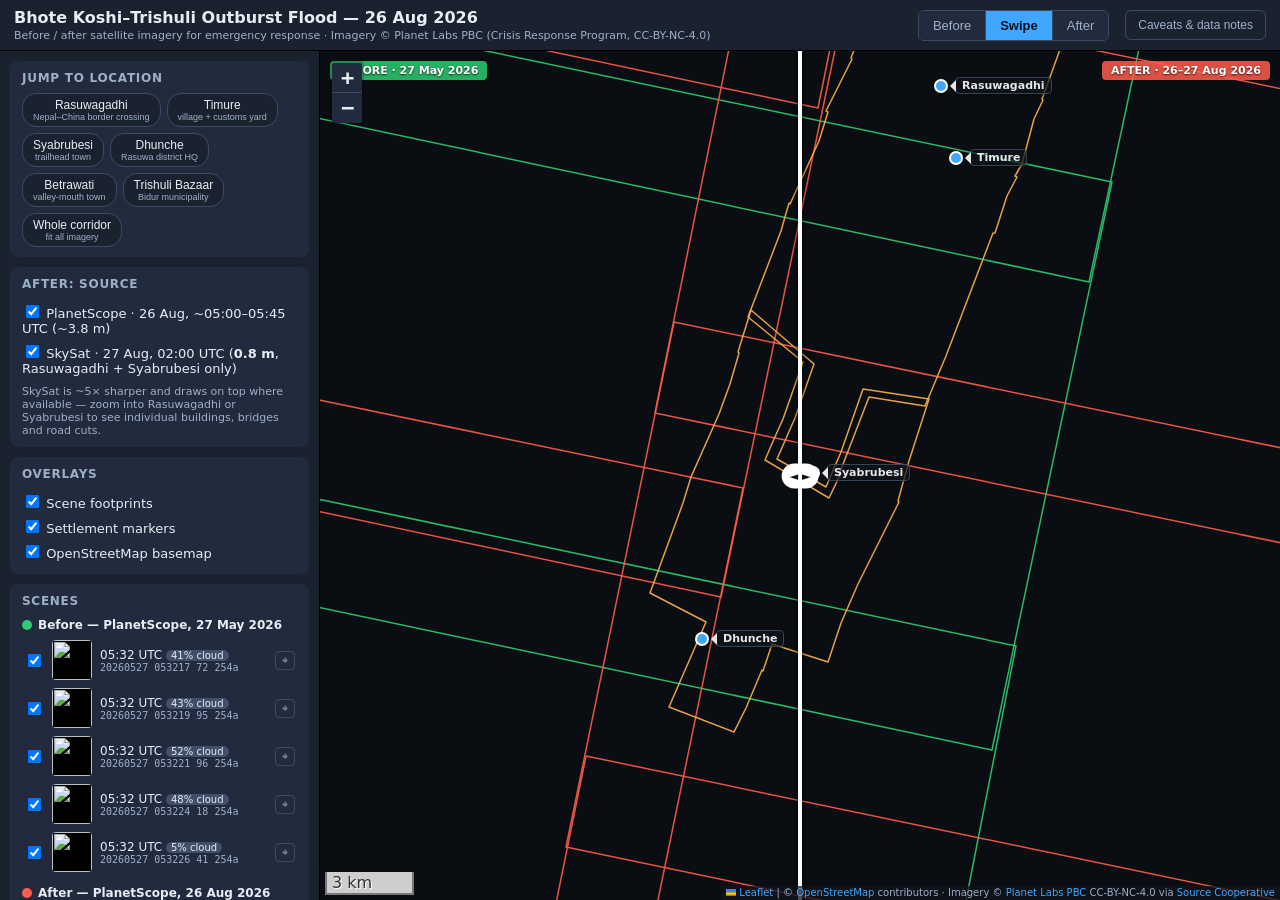
==== nepal-landslide-viewer/index.html @ 9681e3f1 "Add Nepal outburst flood before/after imagery viewer Static site comparing Planet Crisis Response im" ====
<!DOCTYPE html>
<html lang="en">
<head>
<meta charset="utf-8">
<meta name="viewport" content="width=device-width, initial-scale=1">
<title>Nepal Outburst Flood 2026 — Before / After</title>
<link rel="stylesheet" href="vendor/leaflet/leaflet.css">
<link rel="stylesheet" href="css/style.css">
</head>
<body>

<header id="topbar">
  <div class="title-block">
    <h1>Bhote Koshi–Trishuli Outburst Flood — 26 Aug 2026</h1>
    <p>Before / after satellite imagery for emergency response &middot; Imagery &copy; Planet Labs PBC (Crisis Response Program, CC-BY-NC-4.0)</p>
  </div>
  <div class="mode-switch" role="radiogroup" aria-label="Display mode">
    <button data-mode="before" title="Show only pre-event imagery">Before</button>
    <button data-mode="swipe" class="active" title="Drag the divider to compare">Swipe</button>
    <button data-mode="after" title="Show only post-event imagery">After</button>
  </div>
  <button id="btn-about" title="Data caveats and attribution">Caveats &amp; data notes</button>
</header>

<div id="wrap">
  <aside id="sidebar">
    <section class="panel">
      <h2>Jump to location</h2>
      <div id="poi-list"></div>
    </section>

    <section class="panel">
      <h2>After: source</h2>
      <label class="row"><input type="checkbox" id="chk-after-ps" checked>
        PlanetScope &middot; 26 Aug, ~05:00–05:45 UTC (~3.8 m)</label>
      <label class="row"><input type="checkbox" id="chk-after-sky" checked>
        SkySat &middot; 27 Aug, 02:00 UTC (<b>0.8 m</b>, Rasuwagadhi + Syabrubesi only)</label>
      <p class="hint">SkySat is ~5&times; sharper and draws on top where available — zoom into
      Rasuwagadhi or Syabrubesi to see individual buildings, bridges and road cuts.</p>
    </section>

    <section class="panel">
      <h2>Overlays</h2>
      <label class="row"><input type="checkbox" id="chk-footprints" checked> Scene footprints</label>
      <label class="row"><input type="checkbox" id="chk-pois" checked> Settlement markers</label>
      <label class="row"><input type="checkbox" id="chk-basemap" checked> OpenStreetMap basemap</label>
    </section>

    <section class="panel">
      <h2>Scenes</h2>
      <div id="scene-groups"></div>
    </section>

    <section class="panel warn">
      <h2>⚠ Read before interpreting</h2>
      <ul>
        <li><b>Heavy monsoon cloud.</b> Post-event PlanetScope scenes are 62–93% cloud;
            much of the loss is thin haze through which terrain remains interpretable,
            but always cross-check before tasking teams.</li>
        <li><b>Footprints differ.</b> Some post-event area has no pre-event baseline.</li>
        <li>13 of 14 PlanetScope scenes are flagged <code>quality: test</code> by Planet.</li>
        <li>Not a substitute for ground truth — verify road/bridge status locally
            before routing rescue convoys.</li>
      </ul>
    </section>
  </aside>

  <main id="map-area">
    <div id="map"></div>
    <div id="swipe-labels">
      <span class="tag before-tag">BEFORE &middot; 27 May 2026</span>
      <span class="tag after-tag">AFTER &middot; 26–27 Aug 2026</span>
    </div>
    <div id="swipe-handle" title="Drag to compare before / after"><div class="grip">◄ ►</div></div>
    <div id="status"></div>
  </main>
</div>

<div id="about" class="modal hidden">
  <div class="modal-card">
    <button class="modal-close" aria-label="Close">&times;</button>
    <h2>About this viewer</h2>
    <p>On 26 August 2026 an outburst flood — preliminarily attributed to an ice and rock
    avalanche from a glacier in the upper catchment — swept the Bhote Koshi–Trishuli river
    corridor across the Nepal–China border. This viewer streams Planet satellite imagery
    published through the <a href="https://www.planet.com/disasterdata/" target="_blank" rel="noopener">Planet
    Crisis Response Program</a> directly from
    <a href="https://source.coop/planet/disasterdata/nepal-flash-flood-2026-08-26" target="_blank" rel="noopener">Source
    Cooperative</a> as Cloud-Optimized GeoTIFFs — no server required.</p>
    <h3>Imagery</h3>
    <ul>
      <li><b>Before:</b> 5 PlanetScope scenes, 27 May 2026 (end of dry season), ~3.8 m,
          one strip from Trishuli Bazaar north to the Rasuwagadhi border crossing.</li>
      <li><b>After (PlanetScope):</b> 9 scenes, morning of 26 Aug 2026, ~3.8 m, two swaths.</li>
      <li><b>After (SkySat):</b> 2 collects, 27 Aug 2026 02:00 UTC, ~0.8 m, over the
          Rasuwagadhi border crossing and Syabrubesi.</li>
    </ul>
    <h3>Caveats</h3>
    <ul>
      <li>Cloud cover is significant (monsoon): pre-event 5–52%, post-event PlanetScope
          62–93%, SkySat ~50%. Much of the obscuration is thin haze.</li>
      <li>Post-event PlanetScope swaths extend beyond the single pre-event strip, so some
          post-event area has no baseline; SkySat covers two focal points only.</li>
      <li>13 of the 14 PlanetScope scenes carry <code>quality_category: test</code> in
          Planet's Data API; both SkySat collects are <code>standard</code>.</li>
      <li>Casualty figures in the source dataset are provisional as of 26 Aug 2026.</li>
    </ul>
    <h3>License &amp; attribution</h3>
    <p>Imagery &copy; Planet Labs PBC, licensed
    <a href="https://creativecommons.org/licenses/by-nc/4.0/" target="_blank" rel="noopener">CC-BY-NC-4.0</a>
    (attribution required, non-commercial use only). Basemap &copy;
    <a href="https://www.openstreetmap.org/copyright" target="_blank" rel="noopener">OpenStreetMap</a> contributors.</p>
  </div>
</div>

<script src="vendor/leaflet/leaflet.js"></script>
<script src="vendor/georaster.browser.bundle.min.js"></script>
<script src="vendor/georaster-layer-for-leaflet.min.js"></script>
<script src="js/scenes.js"></script>
<script src="js/app.js"></script>
</body>
</html>
---- nepal-landslide-viewer/vendor/leaflet/leaflet.css ----
/* required styles */

.leaflet-pane,
.leaflet-tile,
.leaflet-marker-icon,
.leaflet-marker-shadow,
.leaflet-tile-container,
.leaflet-pane > svg,
.leaflet-pane > canvas,
.leaflet-zoom-box,
.leaflet-image-layer,
.leaflet-layer {
	position: absolute;
	left: 0;
	top: 0;
	}
.leaflet-container {
	overflow: hidden;
	}
.leaflet-tile,
.leaflet-marker-icon,
.leaflet-marker-shadow {
	-webkit-user-select: none;
	   -moz-user-select: none;
	        user-select: none;
	  -webkit-user-drag: none;
	}
/* Prevents IE11 from highlighting tiles in blue */
.leaflet-tile::selection {
	background: transparent;
}
/* Safari renders non-retina tile on retina better with this, but Chrome is worse */
.leaflet-safari .leaflet-tile {
	image-rendering: -webkit-optimize-contrast;
	}
/* hack that prevents hw layers "stretching" when loading new tiles */
.leaflet-safari .leaflet-tile-container {
	width: 1600px;
	height: 1600px;
	-webkit-transform-origin: 0 0;
	}
.leaflet-marker-icon,
.leaflet-marker-shadow {
	display: block;
	}
/* .leaflet-container svg: reset svg max-width decleration shipped in Joomla! (joomla.org) 3.x */
/* .leaflet-container img: map is broken in FF if you have max-width: 100% on tiles */
.leaflet-container .leaflet-overlay-pane svg {
	max-width: none !important;
	max-height: none !important;
	}
.leaflet-container .leaflet-marker-pane img,
.leaflet-container .leaflet-shadow-pane img,
.leaflet-container .leaflet-tile-pane img,
.leaflet-container img.leaflet-image-layer,
.leaflet-container .leaflet-tile {
	max-width: none !important;
	max-height: none !important;
	width: auto;
	padding: 0;
	}

.leaflet-container img.leaflet-tile {
	/* See: https://bugs.chromium.org/p/chromium/issues/detail?id=600120 */
	mix-blend-mode: plus-lighter;
}

.leaflet-container.leaflet-touch-zoom {
	-ms-touch-action: pan-x pan-y;
	touch-action: pan-x pan-y;
	}
.leaflet-container.leaflet-touch-drag {
	-ms-touch-action: pinch-zoom;
	/* Fallback for FF which doesn't support pinch-zoom */
	touch-action: none;
	touch-action: pinch-zoom;
}
.leaflet-container.leaflet-touch-drag.leaflet-touch-zoom {
	-ms-touch-action: none;
	touch-action: none;
}
.leaflet-container {
	-webkit-tap-highlight-color: transparent;
}
.leaflet-container a {
	-webkit-tap-highlight-color: rgba(51, 181, 229, 0.4);
}
.leaflet-tile {
	filter: inherit;
	visibility: hidden;
	}
.leaflet-tile-loaded {
	visibility: inherit;
	}
.leaflet-zoom-box {
	width: 0;
	height: 0;
	-moz-box-sizing: border-box;
	     box-sizing: border-box;
	z-index: 800;
	}
/* workaround for https://bugzilla.mozilla.org/show_bug.cgi?id=888319 */
.leaflet-overlay-pane svg {
	-moz-user-select: none;
	}

.leaflet-pane         { z-index: 400; }

.leaflet-tile-pane    { z-index: 200; }
.leaflet-overlay-pane { z-index: 400; }
.leaflet-shadow-pane  { z-index: 500; }
.leaflet-marker-pane  { z-index: 600; }
.leaflet-tooltip-pane   { z-index: 650; }
.leaflet-popup-pane   { z-index: 700; }

.leaflet-map-pane canvas { z-index: 100; }
.leaflet-map-pane svg    { z-index: 200; }

.leaflet-vml-shape {
	width: 1px;
	height: 1px;
	}
.lvml {
	behavior: url(#default#VML);
	display: inline-block;
	position: absolute;
	}


/* control positioning */

.leaflet-control {
	position: relative;
	z-index: 800;
	pointer-events: visiblePainted; /* IE 9-10 doesn't have auto */
	pointer-events: auto;
	}
.leaflet-top,
.leaflet-bottom {
	position: absolute;
	z-index: 1000;
	pointer-events: none;
	}
.leaflet-top {
	top: 0;
	}
.leaflet-right {
	right: 0;
	}
.leaflet-bottom {
	bottom: 0;
	}
.leaflet-left {
	left: 0;
	}
.leaflet-control {
	float: left;
	clear: both;
	}
.leaflet-right .leaflet-control {
	float: right;
	}
.leaflet-top .leaflet-control {
	margin-top: 10px;
	}
.leaflet-bottom .leaflet-control {
	margin-bottom: 10px;
	}
.leaflet-left .leaflet-control {
	margin-left: 10px;
	}
.leaflet-right .leaflet-control {
	margin-right: 10px;
	}


/* zoom and fade animations */

.leaflet-fade-anim .leaflet-popup {
	opacity: 0;
	-webkit-transition: opacity 0.2s linear;
	   -moz-transition: opacity 0.2s linear;
	        transition: opacity 0.2s linear;
	}
.leaflet-fade-anim .leaflet-map-pane .leaflet-popup {
	opacity: 1;
	}
.leaflet-zoom-animated {
	-webkit-transform-origin: 0 0;
	    -ms-transform-origin: 0 0;
	        transform-origin: 0 0;
	}
svg.leaflet-zoom-animated {
	will-change: transform;
}

.leaflet-zoom-anim .leaflet-zoom-animated {
	-webkit-transition: -webkit-transform 0.25s cubic-bezier(0,0,0.25,1);
	   -moz-transition:    -moz-transform 0.25s cubic-bezier(0,0,0.25,1);
	        transition:         transform 0.25s cubic-bezier(0,0,0.25,1);
	}
.leaflet-zoom-anim .leaflet-tile,
.leaflet-pan-anim .leaflet-tile {
	-webkit-transition: none;
	   -moz-transition: none;
	        transition: none;
	}

.leaflet-zoom-anim .leaflet-zoom-hide {
	visibility: hidden;
	}


/* cursors */

.leaflet-interactive {
	cursor: pointer;
	}
.leaflet-grab {
	cursor: -webkit-grab;
	cursor:    -moz-grab;
	cursor:         grab;
	}
.leaflet-crosshair,
.leaflet-crosshair .leaflet-interactive {
	cursor: crosshair;
	}
.leaflet-popup-pane,
.leaflet-control {
	cursor: auto;
	}
.leaflet-dragging .leaflet-grab,
.leaflet-dragging .leaflet-grab .leaflet-interactive,
.leaflet-dragging .leaflet-marker-draggable {
	cursor: move;
	cursor: -webkit-grabbing;
	cursor:    -moz-grabbing;
	cursor:         grabbing;
	}

/* marker & overlays interactivity */
.leaflet-marker-icon,
.leaflet-marker-shadow,
.leaflet-image-layer,
.leaflet-pane > svg path,
.leaflet-tile-container {
	pointer-events: none;
	}

.leaflet-marker-icon.leaflet-interactive,
.leaflet-image-layer.leaflet-interactive,
.leaflet-pane > svg path.leaflet-interactive,
svg.leaflet-image-layer.leaflet-interactive path {
	pointer-events: visiblePainted; /* IE 9-10 doesn't have auto */
	pointer-events: auto;
	}

/* visual tweaks */

.leaflet-container {
	background: #ddd;
	outline-offset: 1px;
	}
.leaflet-container a {
	color: #0078A8;
	}
.leaflet-zoom-box {
	border: 2px dotted #38f;
	background: rgba(255,255,255,0.5);
	}


/* general typography */
.leaflet-container {
	font-family: "Helvetica Neue", Arial, Helvetica, sans-serif;
	font-size: 12px;
	font-size: 0.75rem;
	line-height: 1.5;
	}


/* general toolbar styles */

.leaflet-bar {
	box-shadow: 0 1px 5px rgba(0,0,0,0.65);
	border-radius: 4px;
	}
.leaflet-bar a {
	background-color: #fff;
	border-bottom: 1px solid #ccc;
	width: 26px;
	height: 26px;
	line-height: 26px;
	display: block;
	text-align: center;
	text-decoration: none;
	color: black;
	}
.leaflet-bar a,
.leaflet-control-layers-toggle {
	background-position: 50% 50%;
	background-repeat: no-repeat;
	display: block;
	}
.leaflet-bar a:hover,
.leaflet-bar a:focus {
	background-color: #f4f4f4;
	}
.leaflet-bar a:first-child {
	border-top-left-radius: 4px;
	border-top-right-radius: 4px;
	}
.leaflet-bar a:last-child {
	border-bottom-left-radius: 4px;
	border-bottom-right-radius: 4px;
	border-bottom: none;
	}
.leaflet-bar a.leaflet-disabled {
	cursor: default;
	background-color: #f4f4f4;
	color: #bbb;
	}

.leaflet-touch .leaflet-bar a {
	width: 30px;
	height: 30px;
	line-height: 30px;
	}
.leaflet-touch .leaflet-bar a:first-child {
	border-top-left-radius: 2px;
	border-top-right-radius: 2px;
	}
.leaflet-touch .leaflet-bar a:last-child {
	border-bottom-left-radius: 2px;
	border-bottom-right-radius: 2px;
	}

/* zoom control */

.leaflet-control-zoom-in,
.leaflet-control-zoom-out {
	font: bold 18px 'Lucida Console', Monaco, monospace;
	text-indent: 1px;
	}

.leaflet-touch .leaflet-control-zoom-in, .leaflet-touch .leaflet-control-zoom-out  {
	font-size: 22px;
	}


/* layers control */

.leaflet-control-layers {
	box-shadow: 0 1px 5px rgba(0,0,0,0.4);
	background: #fff;
	border-radius: 5px;
	}
.leaflet-control-layers-toggle {
	background-image: url(images/layers.png);
	width: 36px;
	height: 36px;
	}
.leaflet-retina .leaflet-control-layers-toggle {
	background-image: url(images/layers-2x.png);
	background-size: 26px 26px;
	}
.leaflet-touch .leaflet-control-layers-toggle {
	width: 44px;
	height: 44px;
	}
.leaflet-control-layers .leaflet-control-layers-list,
.leaflet-control-layers-expanded .leaflet-control-layers-toggle {
	display: none;
	}
.leaflet-control-layers-expanded .leaflet-control-layers-list {
	display: block;
	position: relative;
	}
.leaflet-control-layers-expanded {
	padding: 6px 10px 6px 6px;
	color: #333;
	background: #fff;
	}
.leaflet-control-layers-scrollbar {
	overflow-y: scroll;
	overflow-x: hidden;
	padding-right: 5px;
	}
.leaflet-control-layers-selector {
	margin-top: 2px;
	position: relative;
	top: 1px;
	}
.leaflet-control-layers label {
	display: block;
	font-size: 13px;
	font-size: 1.08333em;
	}
.leaflet-control-layers-separator {
	height: 0;
	border-top: 1px solid #ddd;
	margin: 5px -10px 5px -6px;
	}

/* Default icon URLs */
.leaflet-default-icon-path { /* used only in path-guessing heuristic, see L.Icon.Default */
	background-image: url(images/marker-icon.png);
	}


/* attribution and scale controls */

.leaflet-container .leaflet-control-attribution {
	background: #fff;
	background: rgba(255, 255, 255, 0.8);
	margin: 0;
	}
.leaflet-control-attribution,
.leaflet-control-scale-line {
	padding: 0 5px;
	color: #333;
	line-height: 1.4;
	}
.leaflet-control-attribution a {
	text-decoration: none;
	}
.leaflet-control-attribution a:hover,
.leaflet-control-attribution a:focus {
	text-decoration: underline;
	}
.leaflet-attribution-flag {
	display: inline !important;
	vertical-align: baseline !important;
	width: 1em;
	height: 0.6669em;
	}
.leaflet-left .leaflet-control-scale {
	margin-left: 5px;
	}
.leaflet-bottom .leaflet-control-scale {
	margin-bottom: 5px;
	}
.leaflet-control-scale-line {
	border: 2px solid #777;
	border-top: none;
	line-height: 1.1;
	padding: 2px 5px 1px;
	white-space: nowrap;
	-moz-box-sizing: border-box;
	     box-sizing: border-box;
	background: rgba(255, 255, 255, 0.8);
	text-shadow: 1px 1px #fff;
	}
.leaflet-control-scale-line:not(:first-child) {
	border-top: 2px solid #777;
	border-bottom: none;
	margin-top: -2px;
	}
.leaflet-control-scale-line:not(:first-child):not(:last-child) {
	border-bottom: 2px solid #777;
	}

.leaflet-touch .leaflet-control-attribution,
.leaflet-touch .leaflet-control-layers,
.leaflet-touch .leaflet-bar {
	box-shadow: none;
	}
.leaflet-touch .leaflet-control-layers,
.leaflet-touch .leaflet-bar {
	border: 2px solid rgba(0,0,0,0.2);
	background-clip: padding-box;
	}


/* popup */

.leaflet-popup {
	position: absolute;
	text-align: center;
	margin-bottom: 20px;
	}
.leaflet-popup-content-wrapper {
	padding: 1px;
	text-align: left;
	border-radius: 12px;
	}
.leaflet-popup-content {
	margin: 13px 24px 13px 20px;
	line-height: 1.3;
	font-size: 13px;
	font-size: 1.08333em;
	min-height: 1px;
	}
.leaflet-popup-content p {
	margin: 17px 0;
	margin: 1.3em 0;
	}
.leaflet-popup-tip-container {
	width: 40px;
	height: 20px;
	position: absolute;
	left: 50%;
	margin-top: -1px;
	margin-left: -20px;
	overflow: hidden;
	pointer-events: none;
	}
.leaflet-popup-tip {
	width: 17px;
	height: 17px;
	padding: 1px;

	margin: -10px auto 0;
	pointer-events: auto;

	-webkit-transform: rotate(45deg);
	   -moz-transform: rotate(45deg);
	    -ms-transform: rotate(45deg);
	        transform: rotate(45deg);
	}
.leaflet-popup-content-wrapper,
.leaflet-popup-tip {
	background: white;
	color: #333;
	box-shadow: 0 3px 14px rgba(0,0,0,0.4);
	}
.leaflet-container a.leaflet-popup-close-button {
	position: absolute;
	top: 0;
	right: 0;
	border: none;
	text-align: center;
	width: 24px;
	height: 24px;
	font: 16px/24px Tahoma, Verdana, sans-serif;
	color: #757575;
	text-decoration: none;
	background: transparent;
	}
.leaflet-container a.leaflet-popup-close-button:hover,
.leaflet-container a.leaflet-popup-close-button:focus {
	color: #585858;
	}
.leaflet-popup-scrolled {
	overflow: auto;
	}

.leaflet-oldie .leaflet-popup-content-wrapper {
	-ms-zoom: 1;
	}
.leaflet-oldie .leaflet-popup-tip {
	width: 24px;
	margin: 0 auto;

	-ms-filter: "progid:DXImageTransform.Microsoft.Matrix(M11=0.70710678, M12=0.70710678, M21=-0.70710678, M22=0.70710678)";
	filter: progid:DXImageTransform.Microsoft.Matrix(M11=0.70710678, M12=0.70710678, M21=-0.70710678, M22=0.70710678);
	}

.leaflet-oldie .leaflet-control-zoom,
.leaflet-oldie .leaflet-control-layers,
.leaflet-oldie .leaflet-popup-content-wrapper,
.leaflet-oldie .leaflet-popup-tip {
	border: 1px solid #999;
	}


/* div icon */

.leaflet-div-icon {
	background: #fff;
	border: 1px solid #666;
	}


/* Tooltip */
/* Base styles for the element that has a tooltip */
.leaflet-tooltip {
	position: absolute;
	padding: 6px;
	background-color: #fff;
	border: 1px solid #fff;
	border-radius: 3px;
	color: #222;
	white-space: nowrap;
	-webkit-user-select: none;
	-moz-user-select: none;
	-ms-user-select: none;
	user-select: none;
	pointer-events: none;
	box-shadow: 0 1px 3px rgba(0,0,0,0.4);
	}
.leaflet-tooltip.leaflet-interactive {
	cursor: pointer;
	pointer-events: auto;
	}
.leaflet-tooltip-top:before,
.leaflet-tooltip-bottom:before,
.leaflet-tooltip-left:before,
.leaflet-tooltip-right:before {
	position: absolute;
	pointer-events: none;
	border: 6px solid transparent;
	background: transparent;
	content: "";
	}

/* Directions */

.leaflet-tooltip-bottom {
	margin-top: 6px;
}
.leaflet-tooltip-top {
	margin-top: -6px;
}
.leaflet-tooltip-bottom:before,
.leaflet-tooltip-top:before {
	left: 50%;
	margin-left: -6px;
	}
.leaflet-tooltip-top:before {
	bottom: 0;
	margin-bottom: -12px;
	border-top-color: #fff;
	}
.leaflet-tooltip-bottom:before {
	top: 0;
	margin-top: -12px;
	margin-left: -6px;
	border-bottom-color: #fff;
	}
.leaflet-tooltip-left {
	margin-left: -6px;
}
.leaflet-tooltip-right {
	margin-left: 6px;
}
.leaflet-tooltip-left:before,
.leaflet-tooltip-right:before {
	top: 50%;
	margin-top: -6px;
	}
.leaflet-tooltip-left:before {
	right: 0;
	margin-right: -12px;
	border-left-color: #fff;
	}
.leaflet-tooltip-right:before {
	left: 0;
	margin-left: -12px;
	border-right-color: #fff;
	}

/* Printing */

@media print {
	/* Prevent printers from removing background-images of controls. */
	.leaflet-control {
		-webkit-print-color-adjust: exact;
		print-color-adjust: exact;
		}
	}
---- nepal-landslide-viewer/css/style.css ----
:root {
  --bg: #10151c;
  --panel: #1a2230;
  --panel2: #212b3d;
  --text: #e8edf4;
  --muted: #9db0c8;
  --accent: #3fa7ff;
  --before: #2ecc71;
  --after: #ff5d4d;
  --warn-bg: #3a2b17;
  --warn-border: #b98722;
}

* { box-sizing: border-box; }
html, body { height: 100%; margin: 0; }
body {
  font-family: system-ui, -apple-system, "Segoe UI", Roboto, sans-serif;
  background: var(--bg);
  color: var(--text);
  display: flex;
  flex-direction: column;
  overflow: hidden;
}

/* ---------- header ---------- */
#topbar {
  display: flex;
  align-items: center;
  gap: 16px;
  padding: 8px 14px;
  background: var(--panel);
  border-bottom: 1px solid #000;
  flex-wrap: wrap;
}
.title-block { flex: 1 1 320px; min-width: 260px; }
#topbar h1 { font-size: 16px; margin: 0; }
#topbar p { font-size: 11px; margin: 2px 0 0; color: var(--muted); }

.mode-switch { display: flex; border: 1px solid #3c4b63; border-radius: 6px; overflow: hidden; }
.mode-switch button {
  background: var(--panel2);
  color: var(--muted);
  border: 0;
  padding: 7px 14px;
  font-size: 13px;
  cursor: pointer;
}
.mode-switch button + button { border-left: 1px solid #3c4b63; }
.mode-switch button.active { background: var(--accent); color: #06121f; font-weight: 600; }

#btn-about {
  background: none;
  border: 1px solid #3c4b63;
  color: var(--muted);
  border-radius: 6px;
  padding: 7px 12px;
  font-size: 12px;
  cursor: pointer;
}
#btn-about:hover { color: var(--text); border-color: var(--accent); }

/* ---------- layout ---------- */
#wrap { flex: 1; display: flex; min-height: 0; }

#sidebar {
  width: 320px;
  min-width: 260px;
  overflow-y: auto;
  background: var(--panel);
  border-right: 1px solid #000;
  padding: 10px;
}
.panel {
  background: var(--panel2);
  border-radius: 8px;
  padding: 10px 12px;
  margin-bottom: 10px;
}
.panel h2 { font-size: 12px; text-transform: uppercase; letter-spacing: .06em; margin: 0 0 8px; color: var(--muted); }
.panel .row { display: block; font-size: 13px; padding: 3px 0; cursor: pointer; }
.panel .hint { font-size: 11px; color: var(--muted); margin: 6px 0 0; }
.panel.warn { background: var(--warn-bg); border: 1px solid var(--warn-border); }
.panel.warn h2 { color: #ffd479; }
.panel.warn ul { margin: 0; padding-left: 18px; font-size: 12px; }
.panel.warn li { margin-bottom: 6px; }
.panel code { font-size: 11px; background: rgba(0,0,0,.35); padding: 1px 4px; border-radius: 3px; }

/* POI buttons */
#poi-list { display: flex; flex-wrap: wrap; gap: 6px; }
#poi-list button {
  background: var(--panel);
  color: var(--text);
  border: 1px solid #3c4b63;
  border-radius: 14px;
  font-size: 12px;
  padding: 4px 10px;
  cursor: pointer;
}
#poi-list button:hover { border-color: var(--accent); color: var(--accent); }
#poi-list button .sub { display: block; font-size: 9px; color: var(--muted); }

/* scene list */
.scene-group h3 {
  font-size: 12px; margin: 10px 0 4px; display: flex; align-items: center; gap: 6px;
}
.scene-group h3 .dot { width: 10px; height: 10px; border-radius: 50%; display: inline-block; }
.scene {
  display: flex; align-items: center; gap: 8px;
  padding: 4px 2px; font-size: 12px; border-radius: 5px;
}
.scene:hover { background: rgba(255,255,255,.05); }
.scene img { width: 40px; height: 40px; object-fit: cover; border-radius: 4px; background: #000; flex: none; }
.scene .meta { flex: 1; min-width: 0; }
.scene .meta .sid { font-family: ui-monospace, monospace; font-size: 10px; color: var(--muted); overflow: hidden; text-overflow: ellipsis; white-space: nowrap; }
.scene .zoom-btn {
  background: none; border: 1px solid #3c4b63; color: var(--muted);
  border-radius: 4px; cursor: pointer; font-size: 11px; padding: 2px 6px; flex: none;
}
.scene .zoom-btn:hover { color: var(--accent); border-color: var(--accent); }
.cloudbadge { font-size: 10px; padding: 0 5px; border-radius: 8px; background: #40506b; }
.cloudbadge.bad { background: #6b4040; }

/* ---------- map area ---------- */
#map-area { position: relative; flex: 1; min-width: 0; }
#map { position: absolute; inset: 0; background: #0a0e13; }

#swipe-handle {
  position: absolute; top: 0; bottom: 0; left: 50%;
  width: 4px; margin-left: -2px;
  background: #fff;
  cursor: ew-resize;
  z-index: 900;
  box-shadow: 0 0 6px rgba(0,0,0,.8);
}
#swipe-handle .grip {
  position: absolute; top: 50%; left: 50%;
  transform: translate(-50%, -50%);
  background: #fff; color: #111;
  font-size: 11px; font-weight: 700;
  padding: 6px 8px; border-radius: 14px;
  white-space: nowrap;
  user-select: none;
}
#swipe-labels .tag {
  position: absolute; top: 10px; z-index: 890;
  font-size: 11px; font-weight: 700;
  padding: 3px 9px; border-radius: 4px; color: #fff;
  text-shadow: 0 1px 2px rgba(0,0,0,.7);
}
.before-tag { left: 10px; background: rgba(46, 204, 113, .85); }
.after-tag { right: 10px; background: rgba(255, 93, 77, .85); }

#status {
  position: absolute; left: 10px; bottom: 10px; z-index: 900;
  background: rgba(16, 21, 28, .85);
  border: 1px solid #3c4b63;
  color: var(--muted);
  font-size: 11px;
  padding: 4px 10px;
  border-radius: 5px;
  max-width: 70%;
}
#status:empty { display: none; }

/* ---------- modal ---------- */
.modal {
  position: fixed; inset: 0; z-index: 2000;
  background: rgba(0,0,0,.6);
  display: flex; align-items: center; justify-content: center;
  padding: 20px;
}
.modal.hidden { display: none; }
.modal-card {
  position: relative;
  background: var(--panel);
  border: 1px solid #3c4b63;
  border-radius: 10px;
  max-width: 640px; max-height: 85vh;
  overflow-y: auto;
  padding: 20px 24px;
  font-size: 13px; line-height: 1.5;
}
.modal-card h2 { margin-top: 0; }
.modal-card a { color: var(--accent); }
.modal-close {
  position: absolute; top: 8px; right: 10px;
  background: none; border: 0; color: var(--muted);
  font-size: 22px; cursor: pointer;
}
.modal-close:hover { color: var(--text); }

/* leaflet dark-ify + popups */
.leaflet-container { font: inherit; }
.leaflet-popup-content-wrapper, .leaflet-popup-tip {
  background: var(--panel); color: var(--text);
}
.leaflet-popup-content { font-size: 12px; margin: 10px 14px; }
.leaflet-popup-content b { color: var(--accent); }
.leaflet-control-attribution {
  background: rgba(16,21,28,.75) !important; color: var(--muted) !important; font-size: 10px;
}
.leaflet-control-attribution a { color: var(--accent) !important; }
.leaflet-bar a { background: var(--panel2); color: var(--text); border-bottom-color: #3c4b63; }
.leaflet-bar a:hover { background: var(--panel); }

.poi-label {
  background: rgba(16,21,28,.8);
  border: 1px solid #3c4b63;
  border-radius: 4px;
  color: #fff;
  font-size: 11px; font-weight: 600;
  padding: 1px 6px;
  white-space: nowrap;
  box-shadow: 0 1px 3px rgba(0,0,0,.6);
}

/* small screens: sidebar collapses under map */
@media (max-width: 760px) {
  #wrap { flex-direction: column; }
  #sidebar { width: 100%; max-height: 40%; order: 2; border-right: 0; border-top: 1px solid #000; }
  #map-area { order: 1; flex: 1; }
}
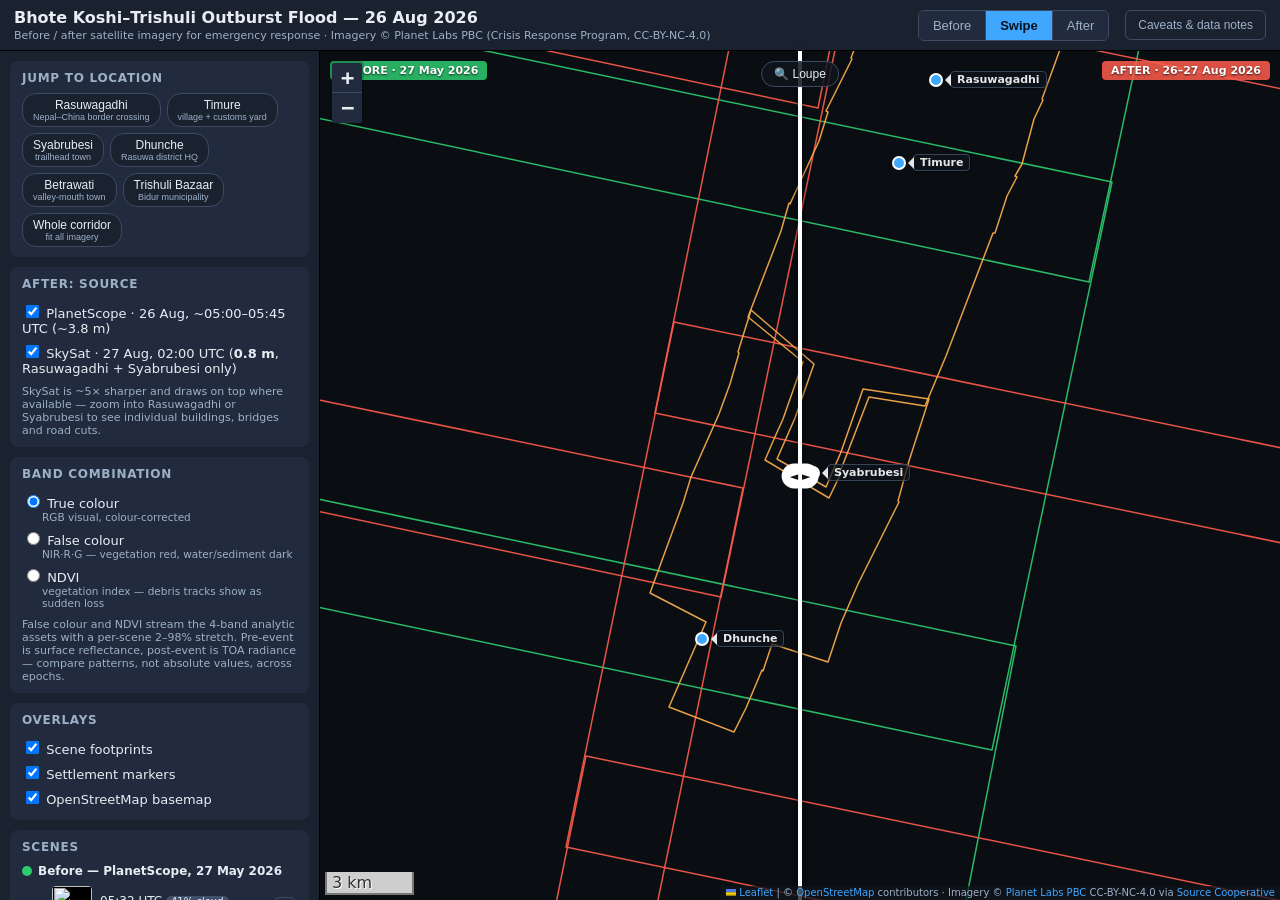
==== commit 5889cb0a: "Add band combinations, comparison loupe, and deep zoom to viewer - Band combinations: true colour (R" ====
--- a/nepal-landslide-viewer/index.html
+++ b/nepal-landslide-viewer/index.html
@@ -40,6 +40,23 @@
     </section>
 
     <section class="panel">
+      <h2>Band combination</h2>
+      <label class="row"><input type="radio" name="bands" value="visual" checked>
+        True colour <span class="bandnote">RGB visual, colour-corrected</span></label>
+      <label class="row"><input type="radio" name="bands" value="falsecolor">
+        False colour <span class="bandnote">NIR·R·G — vegetation red, water/sediment dark</span></label>
+      <label class="row"><input type="radio" name="bands" value="ndvi">
+        NDVI <span class="bandnote">vegetation index — debris tracks show as sudden loss</span></label>
+      <div id="ndvi-legend" style="display:none">
+        <div class="ndvi-bar"></div>
+        <div class="ndvi-ticks"><span>-1</span><span>0</span><span>+1</span></div>
+      </div>
+      <p class="hint">False colour and NDVI stream the 4-band analytic assets with a per-scene
+      2–98% stretch. Pre-event is surface reflectance, post-event is TOA radiance —
+      compare patterns, not absolute values, across epochs.</p>
+    </section>
+
+    <section class="panel">
       <h2>Overlays</h2>
       <label class="row"><input type="checkbox" id="chk-footprints" checked> Scene footprints</label>
       <label class="row"><input type="checkbox" id="chk-pois" checked> Settlement markers</label>
@@ -72,6 +89,11 @@
       <span class="tag after-tag">AFTER &middot; 26–27 Aug 2026</span>
     </div>
     <div id="swipe-handle" title="Drag to compare before / after"><div class="grip">◄ ►</div></div>
+    <button id="btn-loupe" title="Comparison loupe (L) — magnifies the other epoch under your cursor">🔍 Loupe</button>
+    <div id="loupe">
+      <div id="loupe-map"></div>
+      <span id="loupe-label"></span>
+    </div>
     <div id="status"></div>
   </main>
 </div>
@@ -91,6 +113,15 @@
     <ul>
       <li><b>Before:</b> 5 PlanetScope scenes, 27 May 2026 (end of dry season), ~3.8 m,
           one strip from Trishuli Bazaar north to the Rasuwagadhi border crossing.</li>
+      <li><b>Band combinations:</b> true colour uses the RGB <code>visual</code> assets;
+          false colour (NIR·R·G) and NDVI stream the 4-band analytic assets
+          (<code>analytic_sr</code> pre-event, <code>analytic</code> post-event,
+          <code>pansharpened</code> SkySat) with a per-scene percentile stretch.
+          Because pre-event is surface reflectance and post-event is top-of-atmosphere
+          radiance, compare spatial patterns across epochs, not absolute values.</li>
+      <li><b>Loupe (press L):</b> a magnifier that follows the cursor and shows the
+          <i>other</i> epoch at +2 zoom — hover post-event debris to see what stood
+          there before.</li>
       <li><b>After (PlanetScope):</b> 9 scenes, morning of 26 Aug 2026, ~3.8 m, two swaths.</li>
       <li><b>After (SkySat):</b> 2 collects, 27 Aug 2026 02:00 UTC, ~0.8 m, over the
           Rasuwagadhi border crossing and Syabrubesi.</li>
--- a/nepal-landslide-viewer/css/style.css
+++ b/nepal-landslide-viewer/css/style.css
@@ -150,6 +150,54 @@
 .before-tag { left: 10px; background: rgba(46, 204, 113, .85); }
 .after-tag { right: 10px; background: rgba(255, 93, 77, .85); }
 
+.bandnote { display: block; font-size: 10.5px; color: var(--muted); margin-left: 20px; }
+
+#ndvi-legend { margin: 8px 0 0 20px; max-width: 180px; }
+.ndvi-bar {
+  height: 10px; border-radius: 3px;
+  background: linear-gradient(to right,
+    #6b7f96 0%, #8a7a63 24%, #c9b98a 30%, #d5cf6e 38%, #8fbf5a 48%, #3d8f3d 61%, #1e6b2e 100%);
+}
+.ndvi-ticks { display: flex; justify-content: space-between; font-size: 10px; color: var(--muted); }
+
+#btn-loupe {
+  position: absolute; top: 10px; left: 50%; transform: translateX(-50%);
+  z-index: 900;
+  background: rgba(16, 21, 28, .85);
+  border: 1px solid #3c4b63;
+  color: var(--text);
+  font-size: 12px;
+  padding: 5px 12px;
+  border-radius: 16px;
+  cursor: pointer;
+}
+#btn-loupe:hover { border-color: var(--accent); }
+#btn-loupe.active { background: var(--accent); color: #06121f; border-color: var(--accent); font-weight: 600; }
+
+#loupe {
+  display: none;
+  position: absolute;
+  width: 240px; height: 240px;
+  border-radius: 50%;
+  border: 3px solid #fff;
+  box-shadow: 0 2px 14px rgba(0,0,0,.7);
+  overflow: hidden;
+  z-index: 950;
+  pointer-events: none;
+}
+#loupe-map { position: absolute; inset: 0; background: #0a0e13; }
+#loupe-label {
+  position: absolute;
+  bottom: 18px; left: 50%; transform: translateX(-50%);
+  z-index: 960;
+  font-size: 10px; font-weight: 700; letter-spacing: .05em;
+  color: #fff; padding: 2px 8px; border-radius: 3px;
+  white-space: nowrap;
+  text-shadow: 0 1px 2px rgba(0,0,0,.7);
+}
+#loupe-label.lbl-before { background: rgba(46, 204, 113, .85); }
+#loupe-label.lbl-after { background: rgba(255, 93, 77, .85); }
+
 #status {
   position: absolute; left: 10px; bottom: 10px; z-index: 900;
   background: rgba(16, 21, 28, .85);
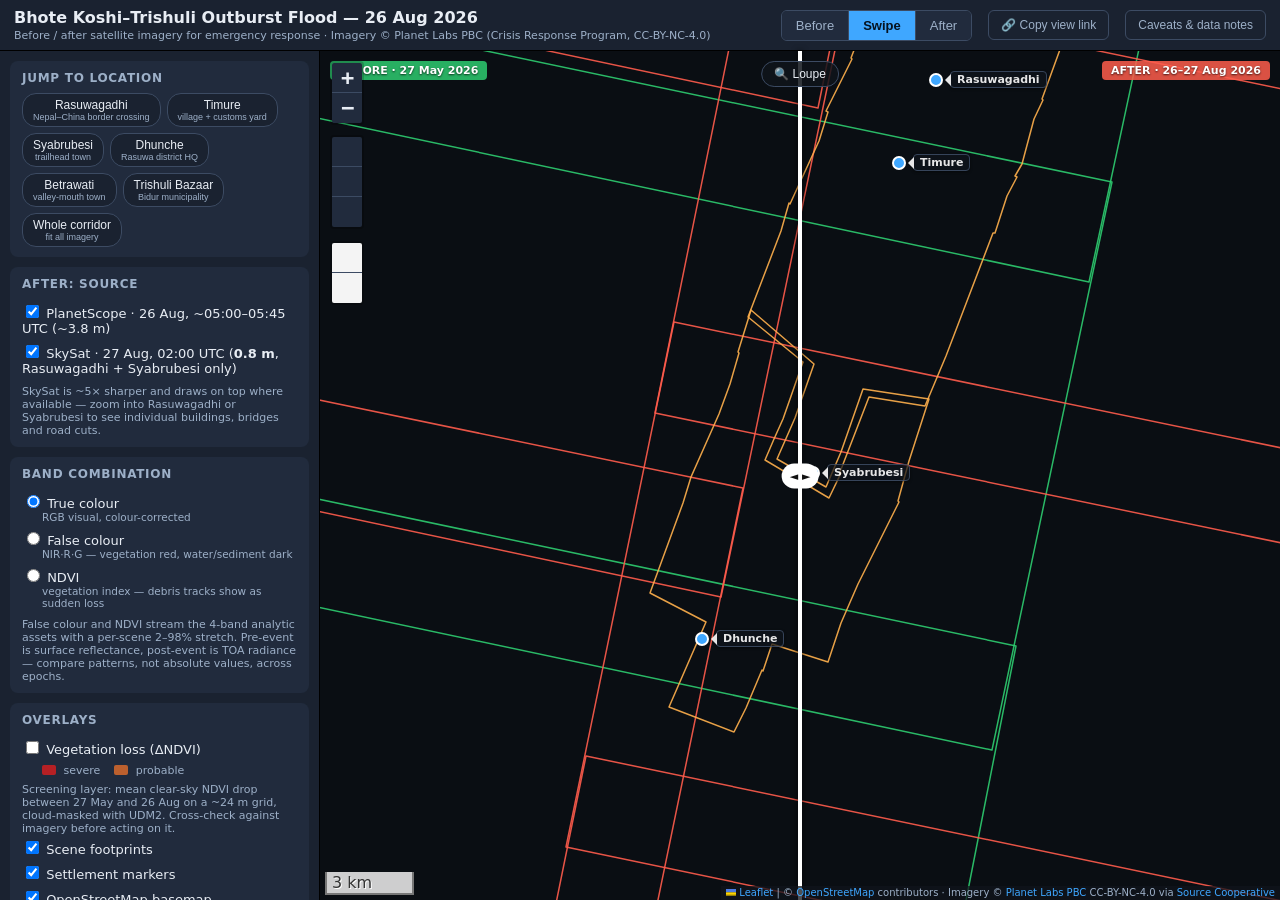
==== commit 3a4424ce: "Add response tools: share links, annotations, NDVI-loss overlay, offline - Shareable view links: URL" ====
--- a/nepal-landslide-viewer/index.html
+++ b/nepal-landslide-viewer/index.html
@@ -5,6 +5,7 @@
 <meta name="viewport" content="width=device-width, initial-scale=1">
 <title>Nepal Outburst Flood 2026 — Before / After</title>
 <link rel="stylesheet" href="vendor/leaflet/leaflet.css">
+<link rel="stylesheet" href="vendor/leaflet-draw/leaflet.draw.css">
 <link rel="stylesheet" href="css/style.css">
 </head>
 <body>
@@ -19,6 +20,7 @@
     <button data-mode="swipe" class="active" title="Drag the divider to compare">Swipe</button>
     <button data-mode="after" title="Show only post-event imagery">After</button>
   </div>
+  <button id="btn-share" title="Copy a link that restores this exact view">🔗 Copy view link</button>
   <button id="btn-about" title="Data caveats and attribution">Caveats &amp; data notes</button>
 </header>
 
@@ -58,9 +60,36 @@
 
     <section class="panel">
       <h2>Overlays</h2>
+      <label class="row"><input type="checkbox" id="chk-change"> Vegetation loss (ΔNDVI)</label>
+      <div class="change-legend">
+        <span><i style="background:rgba(220,30,30,.8)"></i> severe</span>
+        <span><i style="background:rgba(255,120,40,.7)"></i> probable</span>
+      </div>
+      <p class="hint">Screening layer: mean clear-sky NDVI drop between 27 May and 26 Aug on a
+      ~24 m grid, cloud-masked with UDM2. Cross-check against imagery before acting on it.</p>
       <label class="row"><input type="checkbox" id="chk-footprints" checked> Scene footprints</label>
       <label class="row"><input type="checkbox" id="chk-pois" checked> Settlement markers</label>
       <label class="row"><input type="checkbox" id="chk-basemap" checked> OpenStreetMap basemap</label>
+    </section>
+
+    <section class="panel">
+      <h2>Annotations</h2>
+      <p class="hint" style="margin-top:0">Draw markers, lines and areas with the toolbar on the
+      map's left edge. Saved in this browser; exchange them as GeoJSON files.</p>
+      <label class="row">New annotation type:
+        <select id="annot-cat">
+          <option value="hazard">Hazard / damage</option>
+          <option value="blocked">Blocked route</option>
+          <option value="access">Access confirmed</option>
+          <option value="info" selected>Info / other</option>
+        </select>
+      </label>
+      <div class="annot-actions">
+        <button id="btn-annot-export">Export GeoJSON</button>
+        <label class="filebtn">Import<input type="file" id="annot-import" accept=".geojson,.json,application/geo+json"></label>
+        <button id="btn-annot-clear" class="danger">Clear</button>
+      </div>
+      <p class="hint" id="annot-count"></p>
     </section>
 
     <section class="panel">
@@ -145,9 +174,11 @@
 </div>
 
 <script src="vendor/leaflet/leaflet.js"></script>
+<script src="vendor/leaflet-draw/leaflet.draw.js"></script>
 <script src="vendor/georaster.browser.bundle.min.js"></script>
 <script src="vendor/georaster-layer-for-leaflet.min.js"></script>
 <script src="js/scenes.js"></script>
 <script src="js/app.js"></script>
+<script src="js/tools.js"></script>
 </body>
 </html>
--- a/nepal-landslide-viewer/vendor/leaflet-draw/leaflet.draw.css
+++ b/nepal-landslide-viewer/vendor/leaflet-draw/leaflet.draw.css
@@ -0,0 +1,10 @@
+.leaflet-draw-section{position:relative}.leaflet-draw-toolbar{margin-top:12px}.leaflet-draw-toolbar-top{margin-top:0}.leaflet-draw-toolbar-notop a:first-child{border-top-right-radius:0}.leaflet-draw-toolbar-nobottom a:last-child{border-bottom-right-radius:0}.leaflet-draw-toolbar a{background-image:url('images/spritesheet.png');background-image:linear-gradient(transparent,transparent),url('images/spritesheet.svg');background-repeat:no-repeat;background-size:300px 30px;background-clip:padding-box}.leaflet-retina .leaflet-draw-toolbar a{background-image:url('images/spritesheet-2x.png');background-image:linear-gradient(transparent,transparent),url('images/spritesheet.svg')}
+.leaflet-draw a{display:block;text-align:center;text-decoration:none}.leaflet-draw a .sr-only{position:absolute;width:1px;height:1px;padding:0;margin:-1px;overflow:hidden;clip:rect(0,0,0,0);border:0}.leaflet-draw-actions{display:none;list-style:none;margin:0;padding:0;position:absolute;left:26px;top:0;white-space:nowrap}.leaflet-touch .leaflet-draw-actions{left:32px}.leaflet-right .leaflet-draw-actions{right:26px;left:auto}.leaflet-touch .leaflet-right .leaflet-draw-actions{right:32px;left:auto}.leaflet-draw-actions li{display:inline-block}
+.leaflet-draw-actions li:first-child a{border-left:0}.leaflet-draw-actions li:last-child a{-webkit-border-radius:0 4px 4px 0;border-radius:0 4px 4px 0}.leaflet-right .leaflet-draw-actions li:last-child a{-webkit-border-radius:0;border-radius:0}.leaflet-right .leaflet-draw-actions li:first-child a{-webkit-border-radius:4px 0 0 4px;border-radius:4px 0 0 4px}.leaflet-draw-actions a{background-color:#919187;border-left:1px solid #AAA;color:#FFF;font:11px/19px "Helvetica Neue",Arial,Helvetica,sans-serif;line-height:28px;text-decoration:none;padding-left:10px;padding-right:10px;height:28px}
+.leaflet-touch .leaflet-draw-actions a{font-size:12px;line-height:30px;height:30px}.leaflet-draw-actions-bottom{margin-top:0}.leaflet-draw-actions-top{margin-top:1px}.leaflet-draw-actions-top a,.leaflet-draw-actions-bottom a{height:27px;line-height:27px}.leaflet-draw-actions a:hover{background-color:#a0a098}.leaflet-draw-actions-top.leaflet-draw-actions-bottom a{height:26px;line-height:26px}.leaflet-draw-toolbar .leaflet-draw-draw-polyline{background-position:-2px -2px}.leaflet-touch .leaflet-draw-toolbar .leaflet-draw-draw-polyline{background-position:0 -1px}
+.leaflet-draw-toolbar .leaflet-draw-draw-polygon{background-position:-31px -2px}.leaflet-touch .leaflet-draw-toolbar .leaflet-draw-draw-polygon{background-position:-29px -1px}.leaflet-draw-toolbar .leaflet-draw-draw-rectangle{background-position:-62px -2px}.leaflet-touch .leaflet-draw-toolbar .leaflet-draw-draw-rectangle{background-position:-60px -1px}.leaflet-draw-toolbar .leaflet-draw-draw-circle{background-position:-92px -2px}.leaflet-touch .leaflet-draw-toolbar .leaflet-draw-draw-circle{background-position:-90px -1px}
+.leaflet-draw-toolbar .leaflet-draw-draw-marker{background-position:-122px -2px}.leaflet-touch .leaflet-draw-toolbar .leaflet-draw-draw-marker{background-position:-120px -1px}.leaflet-draw-toolbar .leaflet-draw-draw-circlemarker{background-position:-273px -2px}.leaflet-touch .leaflet-draw-toolbar .leaflet-draw-draw-circlemarker{background-position:-271px -1px}.leaflet-draw-toolbar .leaflet-draw-edit-edit{background-position:-152px -2px}.leaflet-touch .leaflet-draw-toolbar .leaflet-draw-edit-edit{background-position:-150px -1px}
+.leaflet-draw-toolbar .leaflet-draw-edit-remove{background-position:-182px -2px}.leaflet-touch .leaflet-draw-toolbar .leaflet-draw-edit-remove{background-position:-180px -1px}.leaflet-draw-toolbar .leaflet-draw-edit-edit.leaflet-disabled{background-position:-212px -2px}.leaflet-touch .leaflet-draw-toolbar .leaflet-draw-edit-edit.leaflet-disabled{background-position:-210px -1px}.leaflet-draw-toolbar .leaflet-draw-edit-remove.leaflet-disabled{background-position:-242px -2px}.leaflet-touch .leaflet-draw-toolbar .leaflet-draw-edit-remove.leaflet-disabled{background-position:-240px -2px}
+.leaflet-mouse-marker{background-color:#fff;cursor:crosshair}.leaflet-draw-tooltip{background:#363636;background:rgba(0,0,0,0.5);border:1px solid transparent;-webkit-border-radius:4px;border-radius:4px;color:#fff;font:12px/18px "Helvetica Neue",Arial,Helvetica,sans-serif;margin-left:20px;margin-top:-21px;padding:4px 8px;position:absolute;visibility:hidden;white-space:nowrap;z-index:6}.leaflet-draw-tooltip:before{border-right:6px solid black;border-right-color:rgba(0,0,0,0.5);border-top:6px solid transparent;border-bottom:6px solid transparent;content:"";position:absolute;top:7px;left:-7px}
+.leaflet-error-draw-tooltip{background-color:#f2dede;border:1px solid #e6b6bd;color:#b94a48}.leaflet-error-draw-tooltip:before{border-right-color:#e6b6bd}.leaflet-draw-tooltip-single{margin-top:-12px}.leaflet-draw-tooltip-subtext{color:#f8d5e4}.leaflet-draw-guide-dash{font-size:1%;opacity:.6;position:absolute;width:5px;height:5px}.leaflet-edit-marker-selected{background-color:rgba(254,87,161,0.1);border:4px dashed rgba(254,87,161,0.6);-webkit-border-radius:4px;border-radius:4px;box-sizing:content-box}
+.leaflet-edit-move{cursor:move}.leaflet-edit-resize{cursor:pointer}.leaflet-oldie .leaflet-draw-toolbar{border:1px solid #999}
--- a/nepal-landslide-viewer/css/style.css
+++ b/nepal-landslide-viewer/css/style.css
@@ -48,7 +48,7 @@
 .mode-switch button + button { border-left: 1px solid #3c4b63; }
 .mode-switch button.active { background: var(--accent); color: #06121f; font-weight: 600; }
 
-#btn-about {
+#btn-about, #btn-share {
   background: none;
   border: 1px solid #3c4b63;
   color: var(--muted);
@@ -57,7 +57,7 @@
   font-size: 12px;
   cursor: pointer;
 }
-#btn-about:hover { color: var(--text); border-color: var(--accent); }
+#btn-about:hover, #btn-share:hover { color: var(--text); border-color: var(--accent); }
 
 /* ---------- layout ---------- */
 #wrap { flex: 1; display: flex; min-height: 0; }
@@ -151,6 +151,41 @@
 .after-tag { right: 10px; background: rgba(255, 93, 77, .85); }
 
 .bandnote { display: block; font-size: 10.5px; color: var(--muted); margin-left: 20px; }
+
+.change-legend { display: flex; gap: 14px; margin: 4px 0 2px 20px; font-size: 11px; color: var(--muted); }
+.change-legend i { display: inline-block; width: 14px; height: 10px; border-radius: 2px; margin-right: 4px; vertical-align: -1px; }
+
+#annot-cat {
+  background: var(--panel);
+  color: var(--text);
+  border: 1px solid #3c4b63;
+  border-radius: 5px;
+  font-size: 12px;
+  padding: 3px 6px;
+  margin-left: 6px;
+}
+.annot-actions { display: flex; gap: 6px; margin-top: 8px; flex-wrap: wrap; }
+.annot-actions button, .annot-actions .filebtn {
+  background: var(--panel);
+  color: var(--text);
+  border: 1px solid #3c4b63;
+  border-radius: 5px;
+  font-size: 12px;
+  padding: 5px 10px;
+  cursor: pointer;
+}
+.annot-actions button:hover, .annot-actions .filebtn:hover { border-color: var(--accent); color: var(--accent); }
+.annot-actions .danger:hover { border-color: #e04545; color: #e04545; }
+.annot-actions .filebtn input { display: none; }
+.annot-del {
+  background: none; border: 1px solid #b95050; color: #e04545;
+  border-radius: 4px; font-size: 11px; padding: 2px 8px; cursor: pointer; margin-top: 4px;
+}
+
+/* leaflet-draw toolbar on dark ground */
+.leaflet-draw-toolbar a { background-color: #e8edf4; }
+.leaflet-draw-actions a { background: var(--panel2); color: var(--text); }
+.leaflet-draw-actions a:hover { background: var(--panel); color: var(--accent); }
 
 #ndvi-legend { margin: 8px 0 0 20px; max-width: 180px; }
 .ndvi-bar {
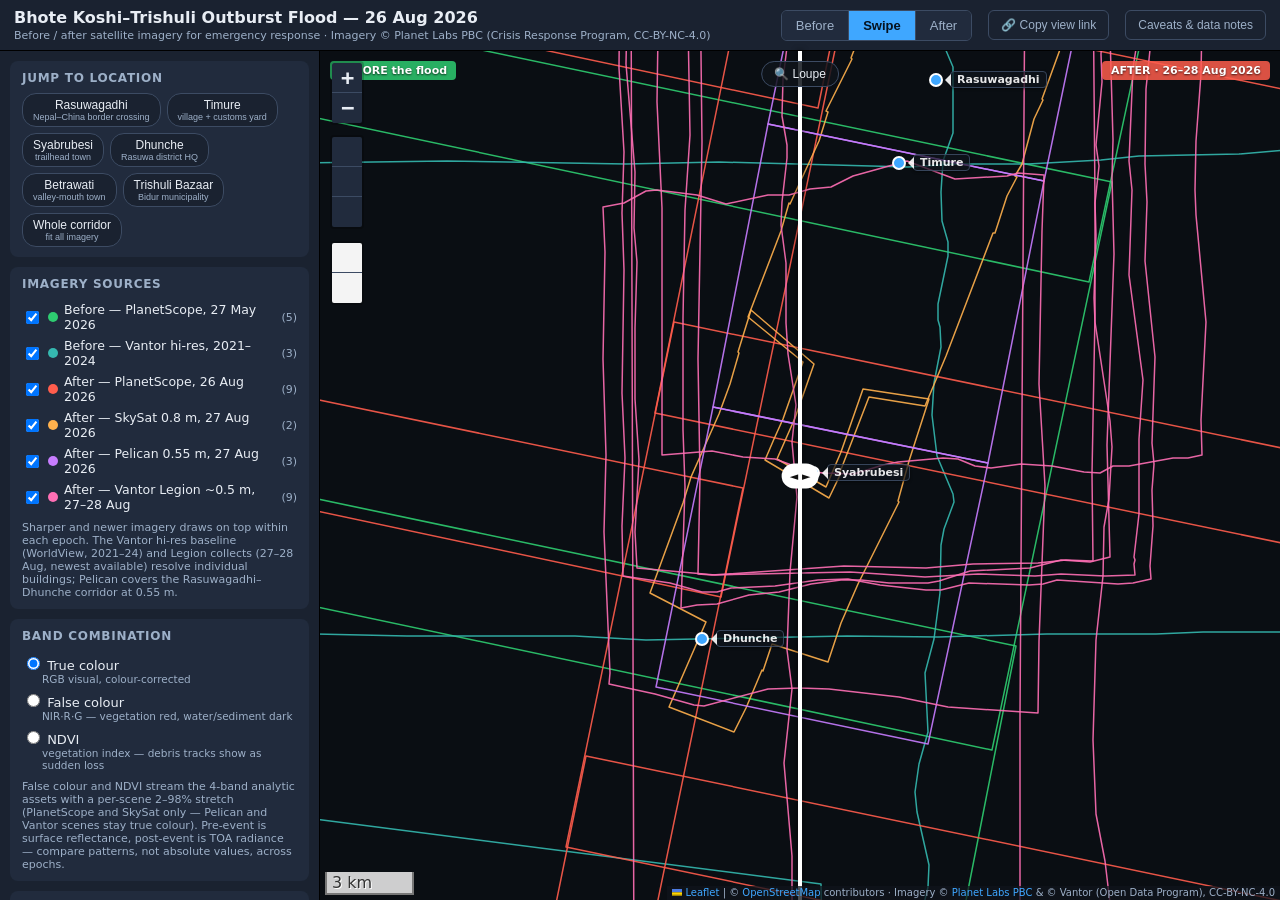
==== commit af0d6bbc: "Add Vantor Open Data and Planet Pelican imagery; fix restructured paths The Planet release was reorg" ====
--- a/nepal-landslide-viewer/index.html
+++ b/nepal-landslide-viewer/index.html
@@ -32,13 +32,11 @@
     </section>
 
     <section class="panel">
-      <h2>After: source</h2>
-      <label class="row"><input type="checkbox" id="chk-after-ps" checked>
-        PlanetScope &middot; 26 Aug, ~05:00–05:45 UTC (~3.8 m)</label>
-      <label class="row"><input type="checkbox" id="chk-after-sky" checked>
-        SkySat &middot; 27 Aug, 02:00 UTC (<b>0.8 m</b>, Rasuwagadhi + Syabrubesi only)</label>
-      <p class="hint">SkySat is ~5&times; sharper and draws on top where available — zoom into
-      Rasuwagadhi or Syabrubesi to see individual buildings, bridges and road cuts.</p>
+      <h2>Imagery sources</h2>
+      <div id="source-toggles"></div>
+      <p class="hint">Sharper and newer imagery draws on top within each epoch. The Vantor
+      hi-res baseline (WorldView, 2021–24) and Legion collects (27–28 Aug, newest available)
+      resolve individual buildings; Pelican covers the Rasuwagadhi–Dhunche corridor at 0.55 m.</p>
     </section>
 
     <section class="panel">
@@ -54,8 +52,9 @@
         <div class="ndvi-ticks"><span>-1</span><span>0</span><span>+1</span></div>
       </div>
       <p class="hint">False colour and NDVI stream the 4-band analytic assets with a per-scene
-      2–98% stretch. Pre-event is surface reflectance, post-event is TOA radiance —
-      compare patterns, not absolute values, across epochs.</p>
+      2–98% stretch (PlanetScope and SkySat only — Pelican and Vantor scenes stay true colour).
+      Pre-event is surface reflectance, post-event is TOA radiance — compare patterns, not
+      absolute values, across epochs.</p>
     </section>
 
     <section class="panel">
@@ -114,8 +113,8 @@
   <main id="map-area">
     <div id="map"></div>
     <div id="swipe-labels">
-      <span class="tag before-tag">BEFORE &middot; 27 May 2026</span>
-      <span class="tag after-tag">AFTER &middot; 26–27 Aug 2026</span>
+      <span class="tag before-tag">BEFORE the flood</span>
+      <span class="tag after-tag">AFTER &middot; 26–28 Aug 2026</span>
     </div>
     <div id="swipe-handle" title="Drag to compare before / after"><div class="grip">◄ ►</div></div>
     <button id="btn-loupe" title="Comparison loupe (L) — magnifies the other epoch under your cursor">🔍 Loupe</button>
@@ -151,9 +150,15 @@
       <li><b>Loupe (press L):</b> a magnifier that follows the cursor and shows the
           <i>other</i> epoch at +2 zoom — hover post-event debris to see what stood
           there before.</li>
+      <li><b>Before (Vantor):</b> 3 WorldView scenes (2021–2024), ~0.5 m hi-res baseline,
+          from the Vantor (formerly Maxar) Open Data Program.</li>
       <li><b>After (PlanetScope):</b> 9 scenes, morning of 26 Aug 2026, ~3.8 m, two swaths.</li>
       <li><b>After (SkySat):</b> 2 collects, 27 Aug 2026 02:00 UTC, ~0.8 m, over the
           Rasuwagadhi border crossing and Syabrubesi.</li>
+      <li><b>After (Pelican):</b> 3 scenes, 27 Aug 2026 06:09 UTC, 0.55 m, covering the
+          Rasuwagadhi–Timure–Syabrubesi–Dhunche corridor.</li>
+      <li><b>After (Vantor Legion):</b> 9 WorldView/Legion collects, 27–28 Aug 2026,
+          ~0.5 m — the newest imagery in the viewer.</li>
     </ul>
     <h3>Caveats</h3>
     <ul>
@@ -166,7 +171,9 @@
       <li>Casualty figures in the source dataset are provisional as of 26 Aug 2026.</li>
     </ul>
     <h3>License &amp; attribution</h3>
-    <p>Imagery &copy; Planet Labs PBC, licensed
+    <p>Imagery &copy; Planet Labs PBC (via the Planet Crisis Response Program) and
+    &copy; Vantor (via the <a href="https://registry.opendata.aws/maxar-open-data/" target="_blank" rel="noopener">Vantor
+    Open Data Program</a>), both licensed
     <a href="https://creativecommons.org/licenses/by-nc/4.0/" target="_blank" rel="noopener">CC-BY-NC-4.0</a>
     (attribution required, non-commercial use only). Basemap &copy;
     <a href="https://www.openstreetmap.org/copyright" target="_blank" rel="noopener">OpenStreetMap</a> contributors.</p>
--- a/nepal-landslide-viewer/css/style.css
+++ b/nepal-landslide-viewer/css/style.css
@@ -103,7 +103,9 @@
 .scene-group h3 {
   font-size: 12px; margin: 10px 0 4px; display: flex; align-items: center; gap: 6px;
 }
-.scene-group h3 .dot { width: 10px; height: 10px; border-radius: 50%; display: inline-block; }
+.dot { width: 10px; height: 10px; border-radius: 50%; display: inline-block; flex: none; }
+.srcn { color: var(--muted); font-size: 11px; }
+#source-toggles .row { display: flex; align-items: center; gap: 6px; font-size: 12.5px; }
 .scene {
   display: flex; align-items: center; gap: 8px;
   padding: 4px 2px; font-size: 12px; border-radius: 5px;
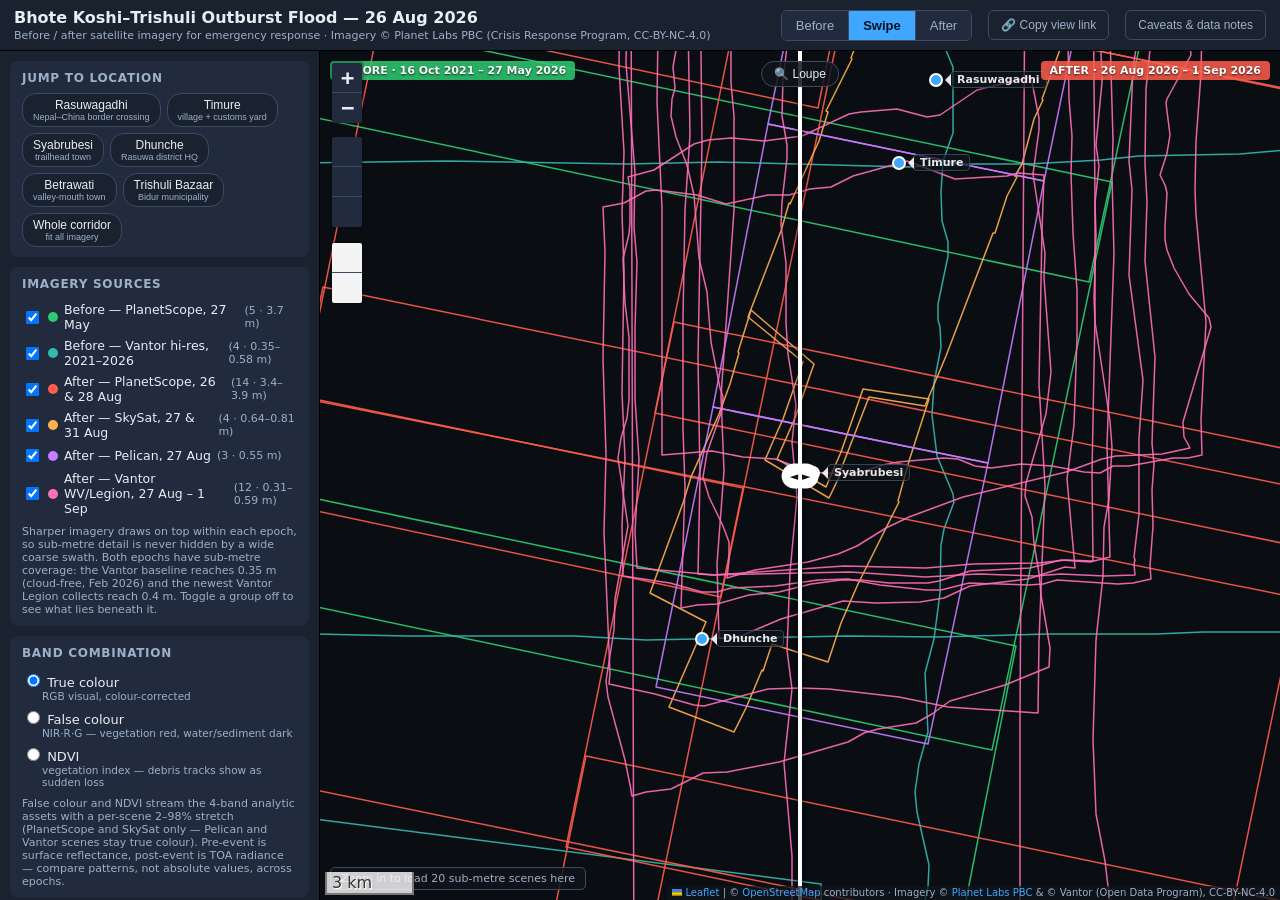
==== commit d325a6d6: "Update to latest open imagery: 42 scenes, sub-metre on both epochs New since the last update, from b" ====
--- a/nepal-landslide-viewer/index.html
+++ b/nepal-landslide-viewer/index.html
@@ -34,9 +34,10 @@
     <section class="panel">
       <h2>Imagery sources</h2>
       <div id="source-toggles"></div>
-      <p class="hint">Sharper and newer imagery draws on top within each epoch. The Vantor
-      hi-res baseline (WorldView, 2021–24) and Legion collects (27–28 Aug, newest available)
-      resolve individual buildings; Pelican covers the Rasuwagadhi–Dhunche corridor at 0.55 m.</p>
+      <p class="hint">Sharper imagery draws on top within each epoch, so sub-metre detail is
+      never hidden by a wide coarse swath. Both epochs have sub-metre coverage: the Vantor
+      baseline reaches 0.35 m (cloud-free, Feb 2026) and the newest Vantor Legion collects
+      reach 0.4 m. Toggle a group off to see what lies beneath it.</p>
     </section>
 
     <section class="panel">
@@ -139,26 +140,36 @@
     Cooperative</a> as Cloud-Optimized GeoTIFFs — no server required.</p>
     <h3>Imagery</h3>
     <ul>
-      <li><b>Before:</b> 5 PlanetScope scenes, 27 May 2026 (end of dry season), ~3.8 m,
+      <li><b>Before (PlanetScope):</b> 5 scenes, 27 May 2026 (end of dry season), ~3.7 m,
           one strip from Trishuli Bazaar north to the Rasuwagadhi border crossing.</li>
+      <li><b>Before (Vantor):</b> 4 WorldView scenes, 2021–2026, 0.35–0.58 m — including a
+          <b>cloud-free 0.35 m collect from 5 Feb 2026</b>, six months before the flood.</li>
+      <li><b>After (PlanetScope):</b> 14 scenes, 26 and 28 Aug 2026, ~3.8 m, wide swaths
+          covering the whole corridor.</li>
+      <li><b>After (SkySat):</b> 4 collects, 27 and 31 Aug 2026, 0.64–0.81 m.</li>
+      <li><b>After (Pelican):</b> 3 scenes, 27 Aug 2026, 0.55 m, covering the
+          Rasuwagadhi–Timure–Syabrubesi–Dhunche corridor.</li>
+      <li><b>After (Vantor WorldView/Legion):</b> 12 collects, 27 Aug – 1 Sep 2026,
+          0.31–0.59 m — the newest and sharpest imagery in the viewer.</li>
+      <li>The Vantor release also includes a <b>raw stereo pair</b> (27 Aug) for 3D/DSM
+          work, not used by this viewer; derivatives must keep the same licence.</li>
+    </ul>
+    <h3>Tools</h3>
+    <ul>
       <li><b>Band combinations:</b> true colour uses the RGB <code>visual</code> assets;
           false colour (NIR·R·G) and NDVI stream the 4-band analytic assets
           (<code>analytic_sr</code> pre-event, <code>analytic</code> post-event,
           <code>pansharpened</code> SkySat) with a per-scene percentile stretch.
           Because pre-event is surface reflectance and post-event is top-of-atmosphere
-          radiance, compare spatial patterns across epochs, not absolute values.</li>
+          radiance, compare spatial patterns across epochs, not absolute values.
+          Pelican and Vantor scenes stay true colour.</li>
       <li><b>Loupe (press L):</b> a magnifier that follows the cursor and shows the
           <i>other</i> epoch at +2 zoom — hover post-event debris to see what stood
           there before.</li>
-      <li><b>Before (Vantor):</b> 3 WorldView scenes (2021–2024), ~0.5 m hi-res baseline,
-          from the Vantor (formerly Maxar) Open Data Program.</li>
-      <li><b>After (PlanetScope):</b> 9 scenes, morning of 26 Aug 2026, ~3.8 m, two swaths.</li>
-      <li><b>After (SkySat):</b> 2 collects, 27 Aug 2026 02:00 UTC, ~0.8 m, over the
-          Rasuwagadhi border crossing and Syabrubesi.</li>
-      <li><b>After (Pelican):</b> 3 scenes, 27 Aug 2026 06:09 UTC, 0.55 m, covering the
-          Rasuwagadhi–Timure–Syabrubesi–Dhunche corridor.</li>
-      <li><b>After (Vantor Legion):</b> 9 WorldView/Legion collects, 27–28 Aug 2026,
-          ~0.5 m — the newest imagery in the viewer.</li>
+      <li><b>Vegetation loss (ΔNDVI):</b> a precomputed screening layer comparing mean
+          clear-sky NDVI before and after, cloud-masked with UDM2.</li>
+      <li><b>Annotations and view links:</b> mark hazards, blocked routes and confirmed
+          access, exchange them as GeoJSON, and share a link that restores the exact view.</li>
     </ul>
     <h3>Caveats</h3>
     <ul>
